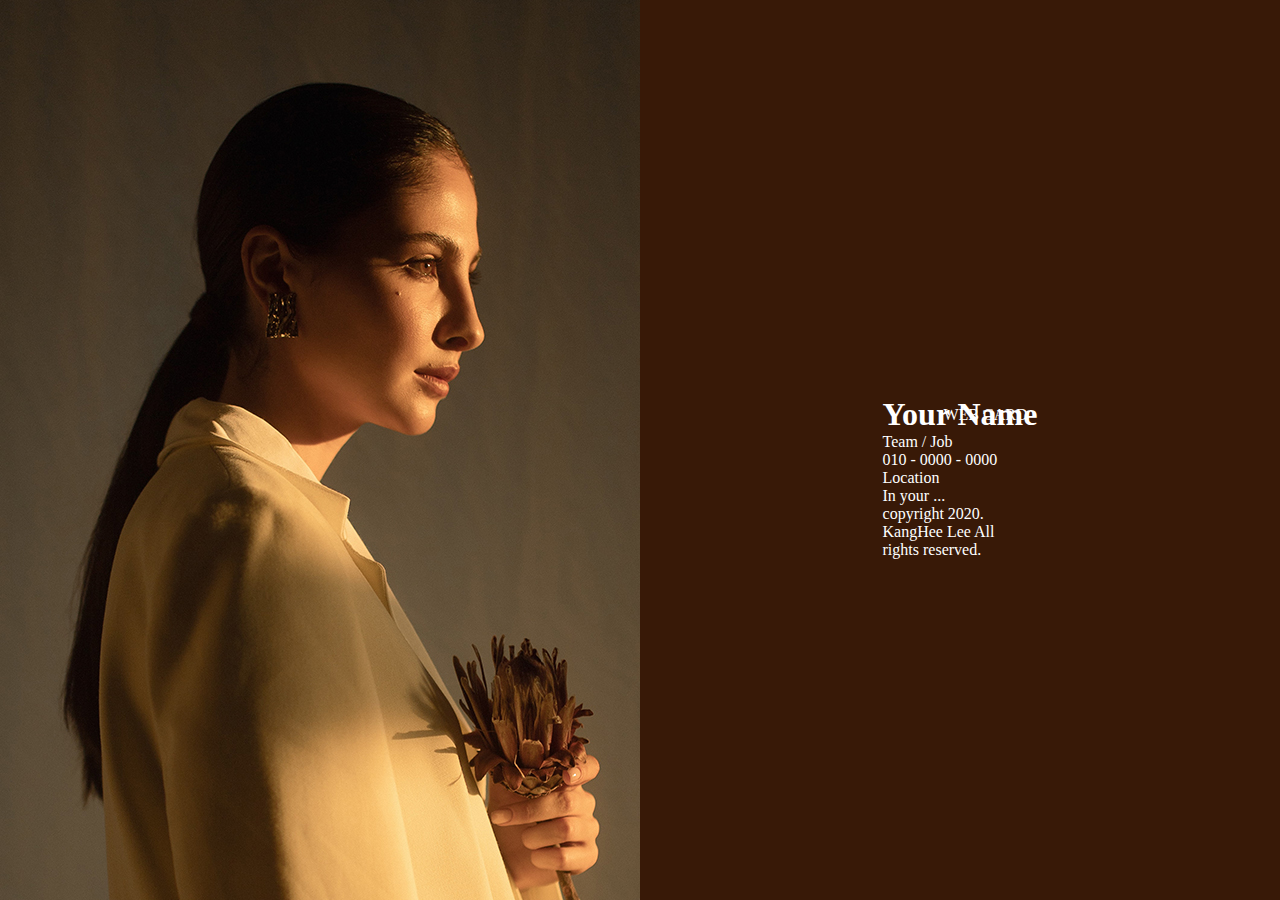
==== webcard/index.html @ 67020845 "card" ====
<!DOCTYPE html>
<html lang="en">
<head>
    <meta charset="UTF-8">
    <meta name="viewport" content="width=device-width, initial-scale=1.0">
    <title>WEBCARD</title>
    <style>
        * {
            margin: 0;
            padding: 0;
            box-sizing: border-box;
        }
        #profile {
            width: 100%;
            height: 100vh;
        }
        #profile .img {
            width: 50%;
            height: 100%;
            float: left;
            background: center / cover no-repeat url(img/profile.jpg);
        }
        #profile .txt {
            width: 50%;
            height: 100%;
            float: left;
            position: relative;
            /* background: #4e060d; */
            background: #381907;
            color: #fff;
        }
        #profile .txt .cont {
            position: absolute;
            top: 50%;
            left: 50%;
            transform: translate(-50%, -50%);
        }
        #profile .txt .cont span {
            position: fixed;
            display: block;
            right: 10px;
        }
        #profile .txt .cont span:nth-child(1) {
            top: 10px;
        }
        #profile .txt .cont span:nth-child(2) {
            bottom: 10px;
        }

        @media (max-width: 1024px) {
            #profile .img {
                width: 100%;
                height: 50%;
                float: none;
                background: top center / cover no-repeat url(img/profile.jpg);
            }
            #profile .txt {
                width: 100%;
                height: 50%;
                float: none;
            }
        }

    </style>
</head>
<body>
    <div class="wrap">
        <div id="profile">
            <div class="img"></div>
            <div class="txt">
                <div class="cont">
                    <span>WEB CARD</span>
                    <h1>Your Name</h1>
                    <p>Team / Job</p>
                    <p>010 - 0000 - 0000</p>
                    <p>Location</p>
                    <p>In your ... </p>
                    <span>copyright 2020. KangHee Lee All rights reserved.</span>
                </div>
            </div>
        </div>
    </div>
</body>
</html>
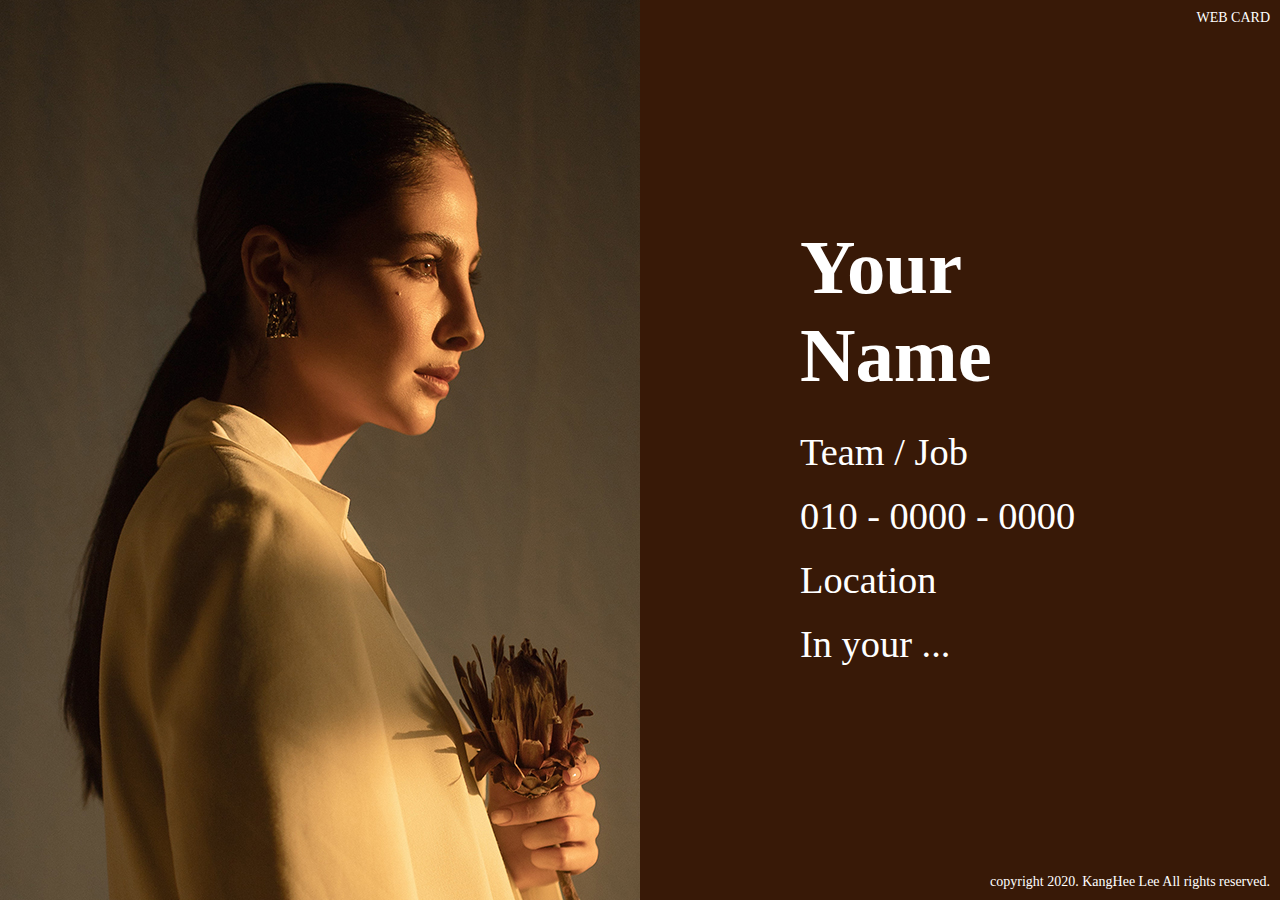
==== commit 160e8efa: "Update index.html" ====
--- a/webcard/index.html
+++ b/webcard/index.html
@@ -35,15 +35,23 @@
             left: 50%;
             transform: translate(-50%, -50%);
         }
-        #profile .txt .cont span {
-            position: fixed;
-            display: block;
+        #profile .txt .cont h1 {
+            font-size: 6vw;
+            margin-bottom: 20px;
+        }
+        #profile .txt .cont p {
+            font-size: 3vw;
+            line-height: 5vw;
+        }
+        #profile .txt span {
+            font-size: 14px;
+            position: absolute;
             right: 10px;
         }
-        #profile .txt .cont span:nth-child(1) {
+        #profile .txt span:nth-of-type(1) {
             top: 10px;
         }
-        #profile .txt .cont span:nth-child(2) {
+        #profile .txt span:nth-of-type(2) {
             bottom: 10px;
         }
 
@@ -68,15 +76,15 @@
         <div id="profile">
             <div class="img"></div>
             <div class="txt">
+                <span>WEB CARD</span>
                 <div class="cont">
-                    <span>WEB CARD</span>
                     <h1>Your Name</h1>
                     <p>Team / Job</p>
                     <p>010 - 0000 - 0000</p>
                     <p>Location</p>
                     <p>In your ... </p>
-                    <span>copyright 2020. KangHee Lee All rights reserved.</span>
                 </div>
+                <span>copyright 2020. KangHee Lee All rights reserved.</span>
             </div>
         </div>
     </div>
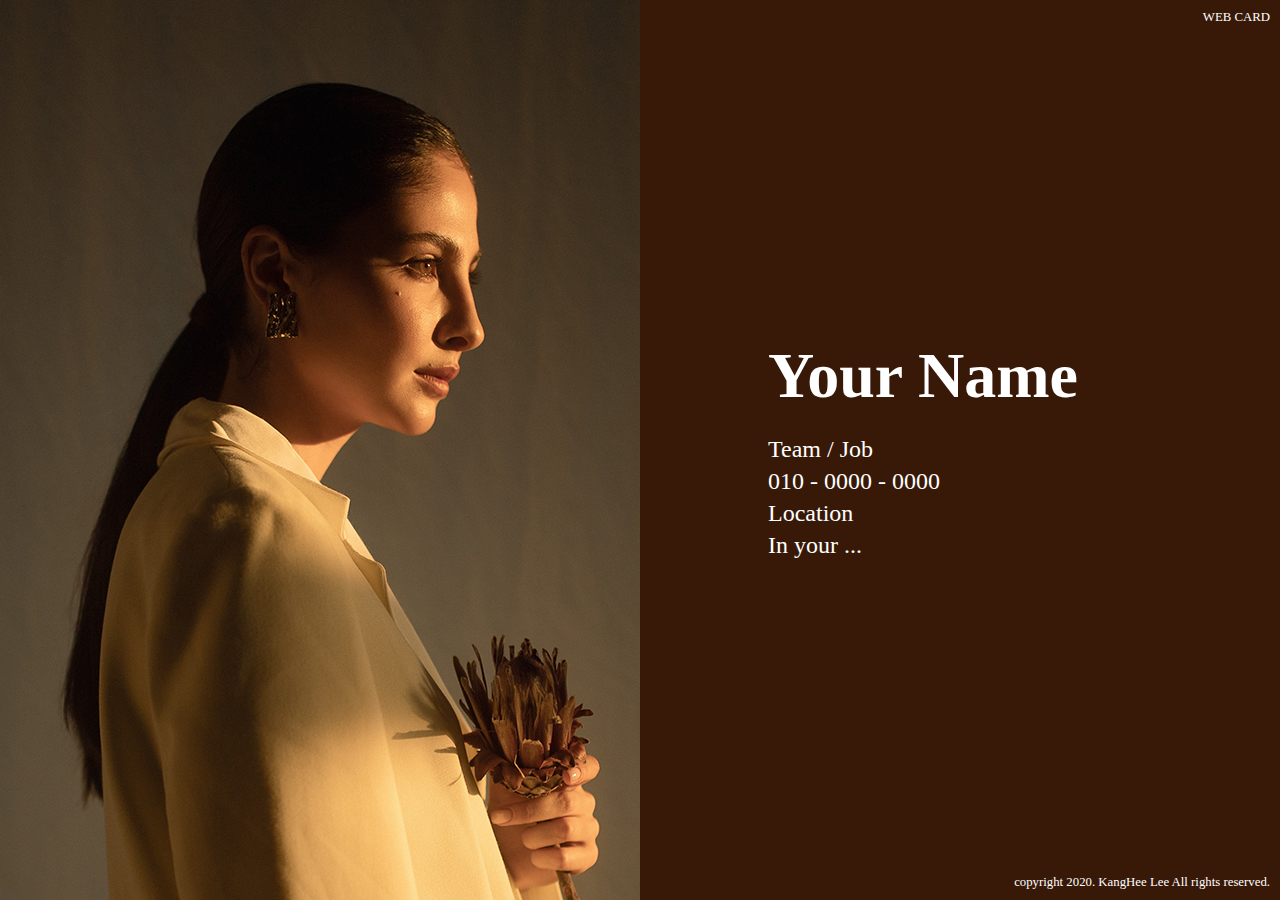
==== commit ab7f8c35: "Update index.html" ====
--- a/webcard/index.html
+++ b/webcard/index.html
@@ -28,23 +28,28 @@
             /* background: #4e060d; */
             background: #381907;
             color: #fff;
+            display: table;
         }
         #profile .txt .cont {
-            position: absolute;
-            top: 50%;
-            left: 50%;
-            transform: translate(-50%, -50%);
+            display: table-cell;
+            vertical-align: middle;
+            position: relative;
+            width: 60%;
+            transition: 1s;
         }
         #profile .txt .cont h1 {
-            font-size: 6vw;
+            font-size: 4rem;
             margin-bottom: 20px;
         }
         #profile .txt .cont p {
-            font-size: 3vw;
-            line-height: 5vw;
+            font-size: 1.5rem;
+            line-height: 2rem;
+        }
+        #profile .txt .cont:hover {
+            
         }
         #profile .txt span {
-            font-size: 14px;
+            font-size: 0.8rem;
             position: absolute;
             right: 10px;
         }
@@ -56,6 +61,9 @@
         }
 
         @media (max-width: 1024px) {
+            html {
+                font-size: 10px;
+            }
             #profile .img {
                 width: 100%;
                 height: 50%;
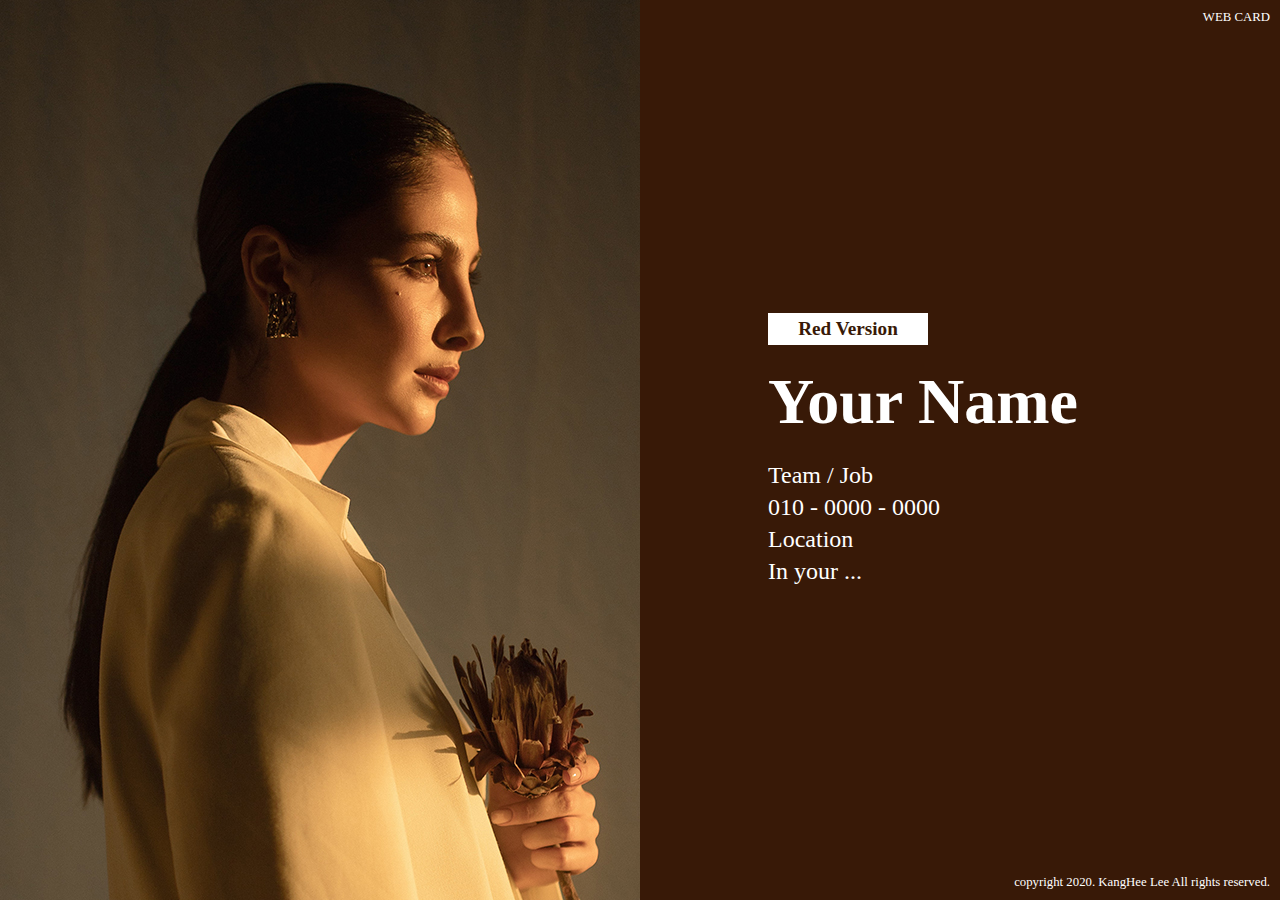
==== commit 4f431ea5: "red" ====
--- a/webcard/index.html
+++ b/webcard/index.html
@@ -39,7 +39,7 @@
         }
         #profile .txt .cont h1 {
             font-size: 4rem;
-            margin-bottom: 20px;
+            margin: 20px 0;
         }
         #profile .txt .cont p {
             font-size: 1.5rem;
@@ -47,6 +47,18 @@
         }
         #profile .txt .cont:hover {
             
+        }
+        #profile .txt a {
+            text-decoration: none;
+            display: block;
+            width: 10rem;
+            height: 2rem;
+            line-height: 2rem;
+            background: #fff;
+            text-align: center;
+            color: #381907;
+            font-weight: bold;
+            font-size: 1.2rem;
         }
         #profile .txt span {
             font-size: 0.8rem;
@@ -86,6 +98,7 @@
             <div class="txt">
                 <span>WEB CARD</span>
                 <div class="cont">
+                    <a href="red.html">Red Version</a>
                     <h1>Your Name</h1>
                     <p>Team / Job</p>
                     <p>010 - 0000 - 0000</p>
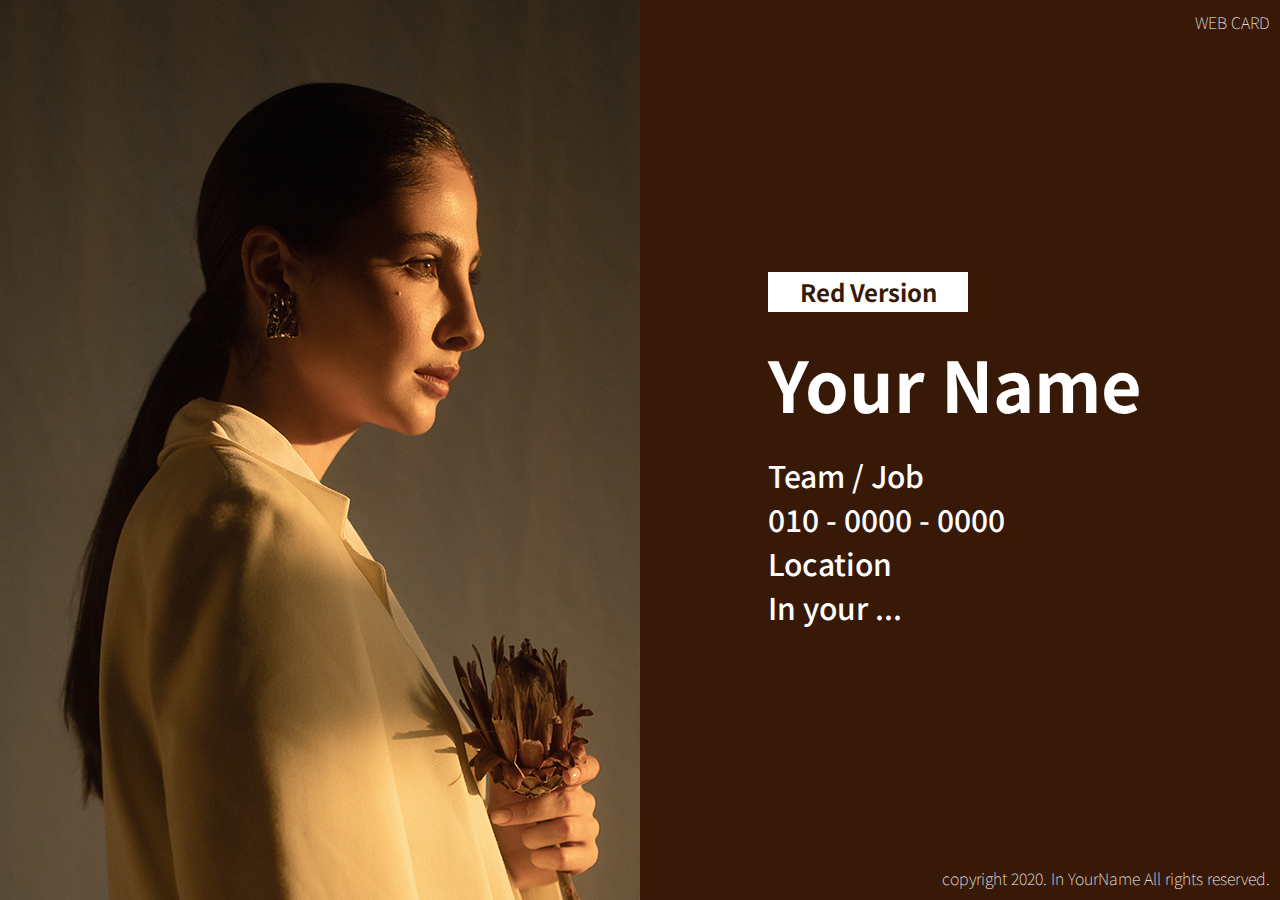
==== commit 8bfaee49: "red" ====
--- a/webcard/index.html
+++ b/webcard/index.html
@@ -4,11 +4,17 @@
     <meta charset="UTF-8">
     <meta name="viewport" content="width=device-width, initial-scale=1.0">
     <title>WEBCARD</title>
+    <link rel="preconnect" href="https://fonts.gstatic.com">
+    <link href="https://fonts.googleapis.com/css2?family=Noto+Sans+KR:wght@100;300;400;500;700;900&display=swap" rel="stylesheet">
     <style>
         * {
             margin: 0;
             padding: 0;
             box-sizing: border-box;
+        }
+        html {
+            font-size: 20px;
+            font-family: 'Noto Sans KR', sans-serif;
         }
         #profile {
             width: 100%;
@@ -38,12 +44,14 @@
             transition: 1s;
         }
         #profile .txt .cont h1 {
-            font-size: 4rem;
-            margin: 20px 0;
+            font-size: 3.5rem;
+            font-weight: 700;
+            margin: 1rem 0;
         }
         #profile .txt .cont p {
             font-size: 1.5rem;
-            line-height: 2rem;
+            font-weight: 500;
+            line-height: 2.2rem;
         }
         #profile .txt .cont:hover {
             
@@ -62,6 +70,7 @@
         }
         #profile .txt span {
             font-size: 0.8rem;
+            font-weight: 100;
             position: absolute;
             right: 10px;
         }
@@ -105,7 +114,7 @@
                     <p>Location</p>
                     <p>In your ... </p>
                 </div>
-                <span>copyright 2020. KangHee Lee All rights reserved.</span>
+                <span>copyright 2020. In YourName All rights reserved.</span>
             </div>
         </div>
     </div>
